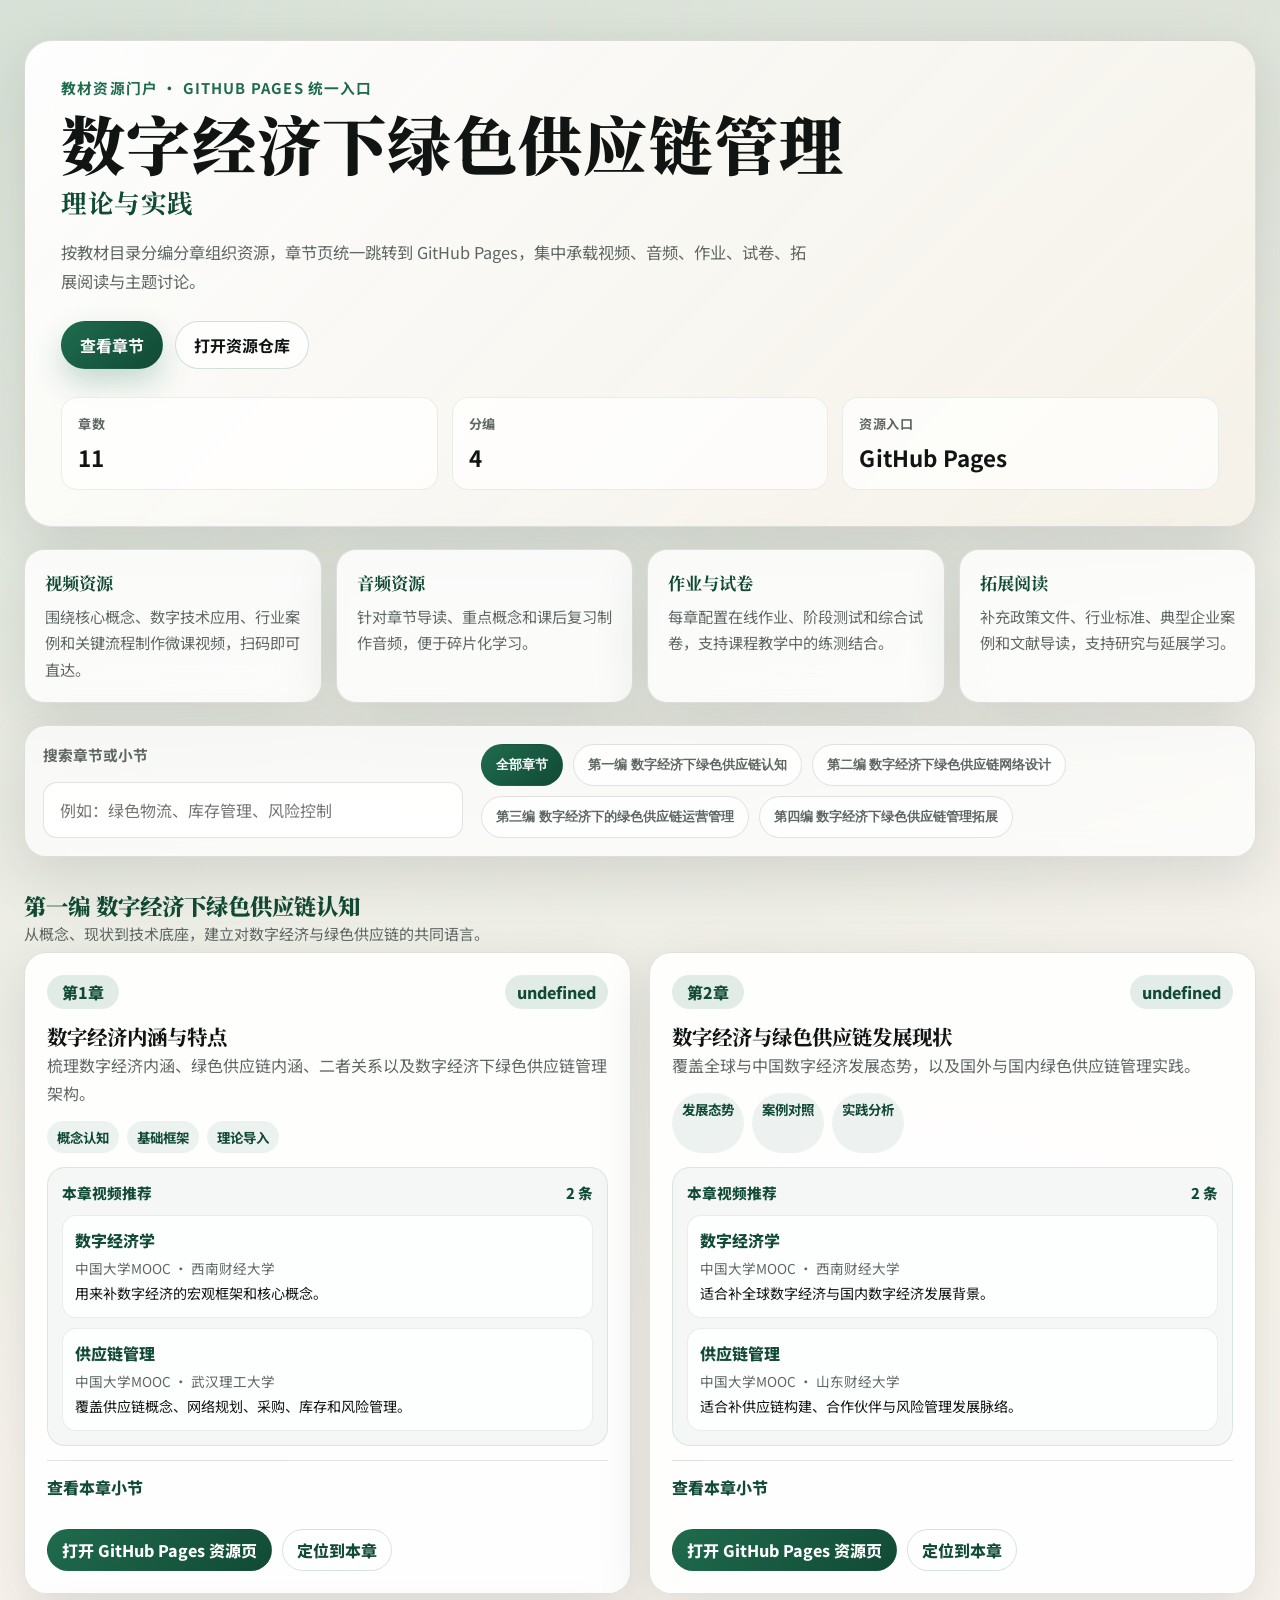
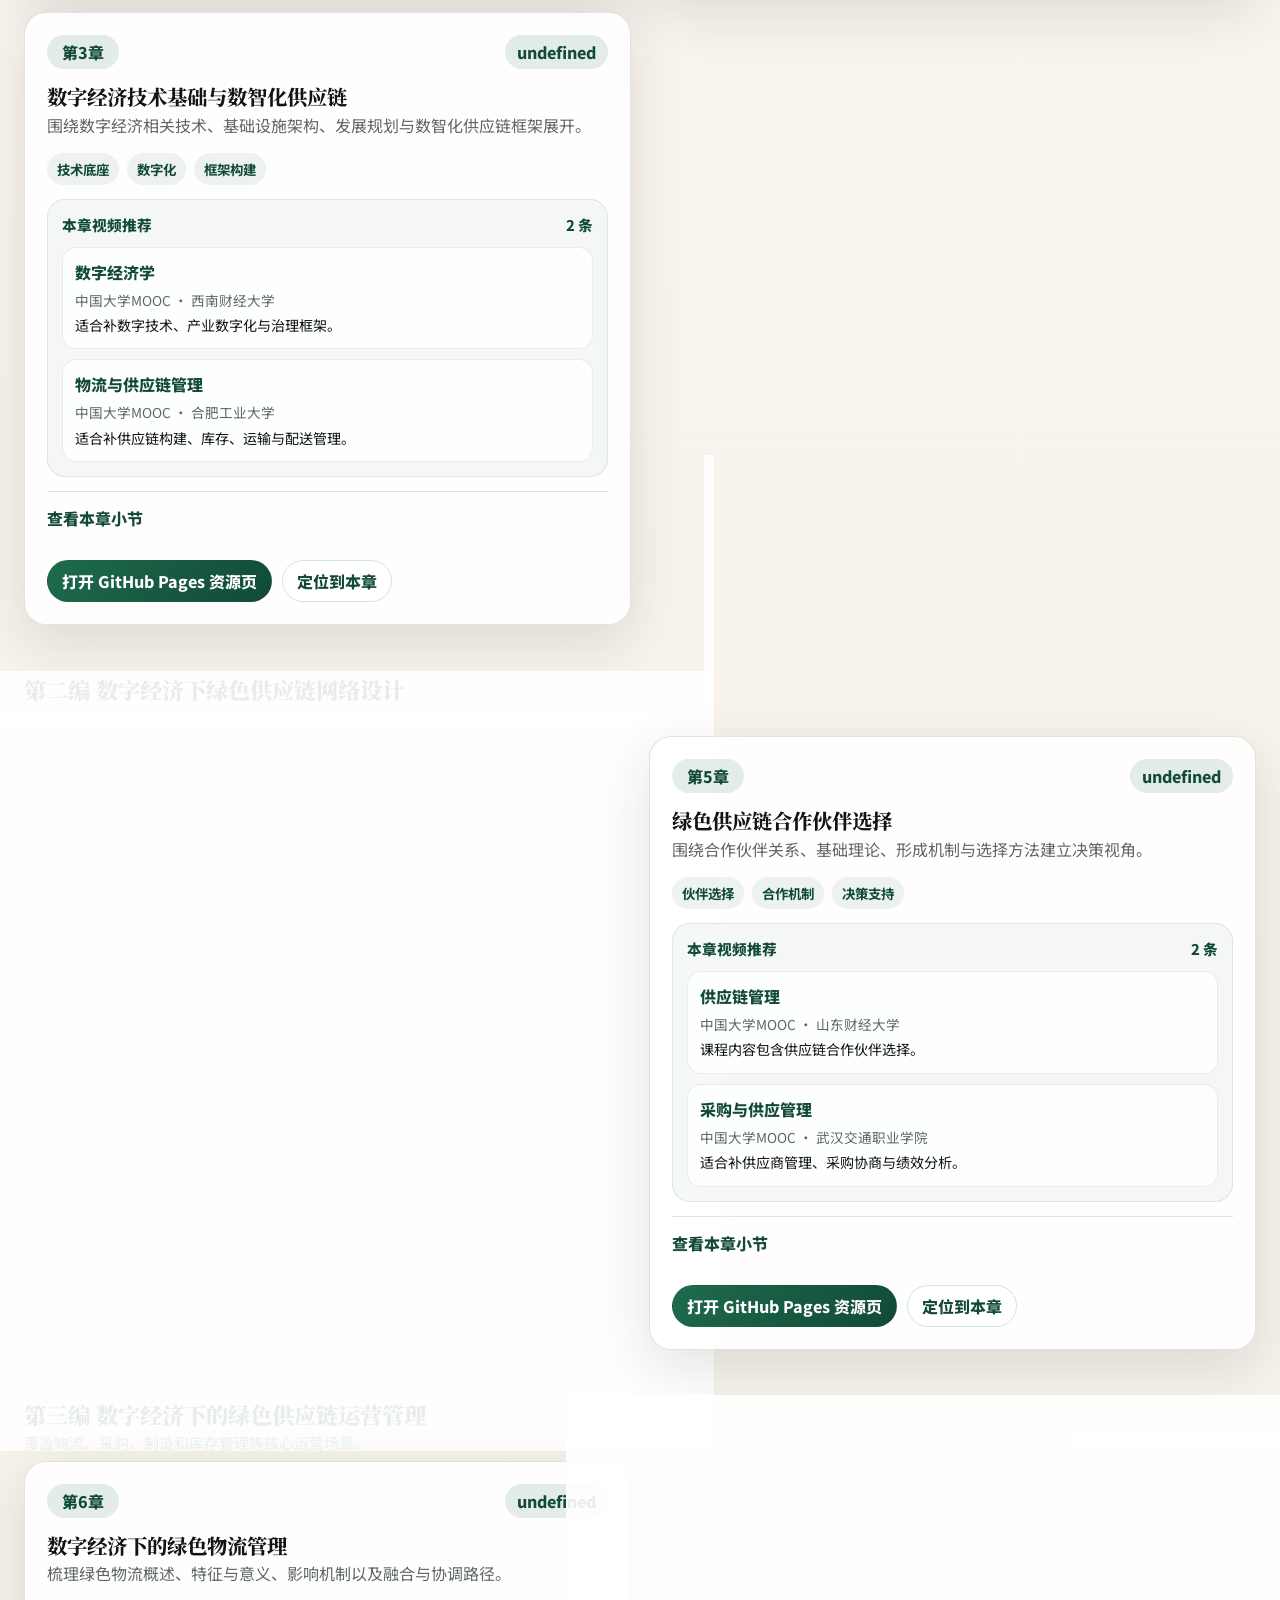
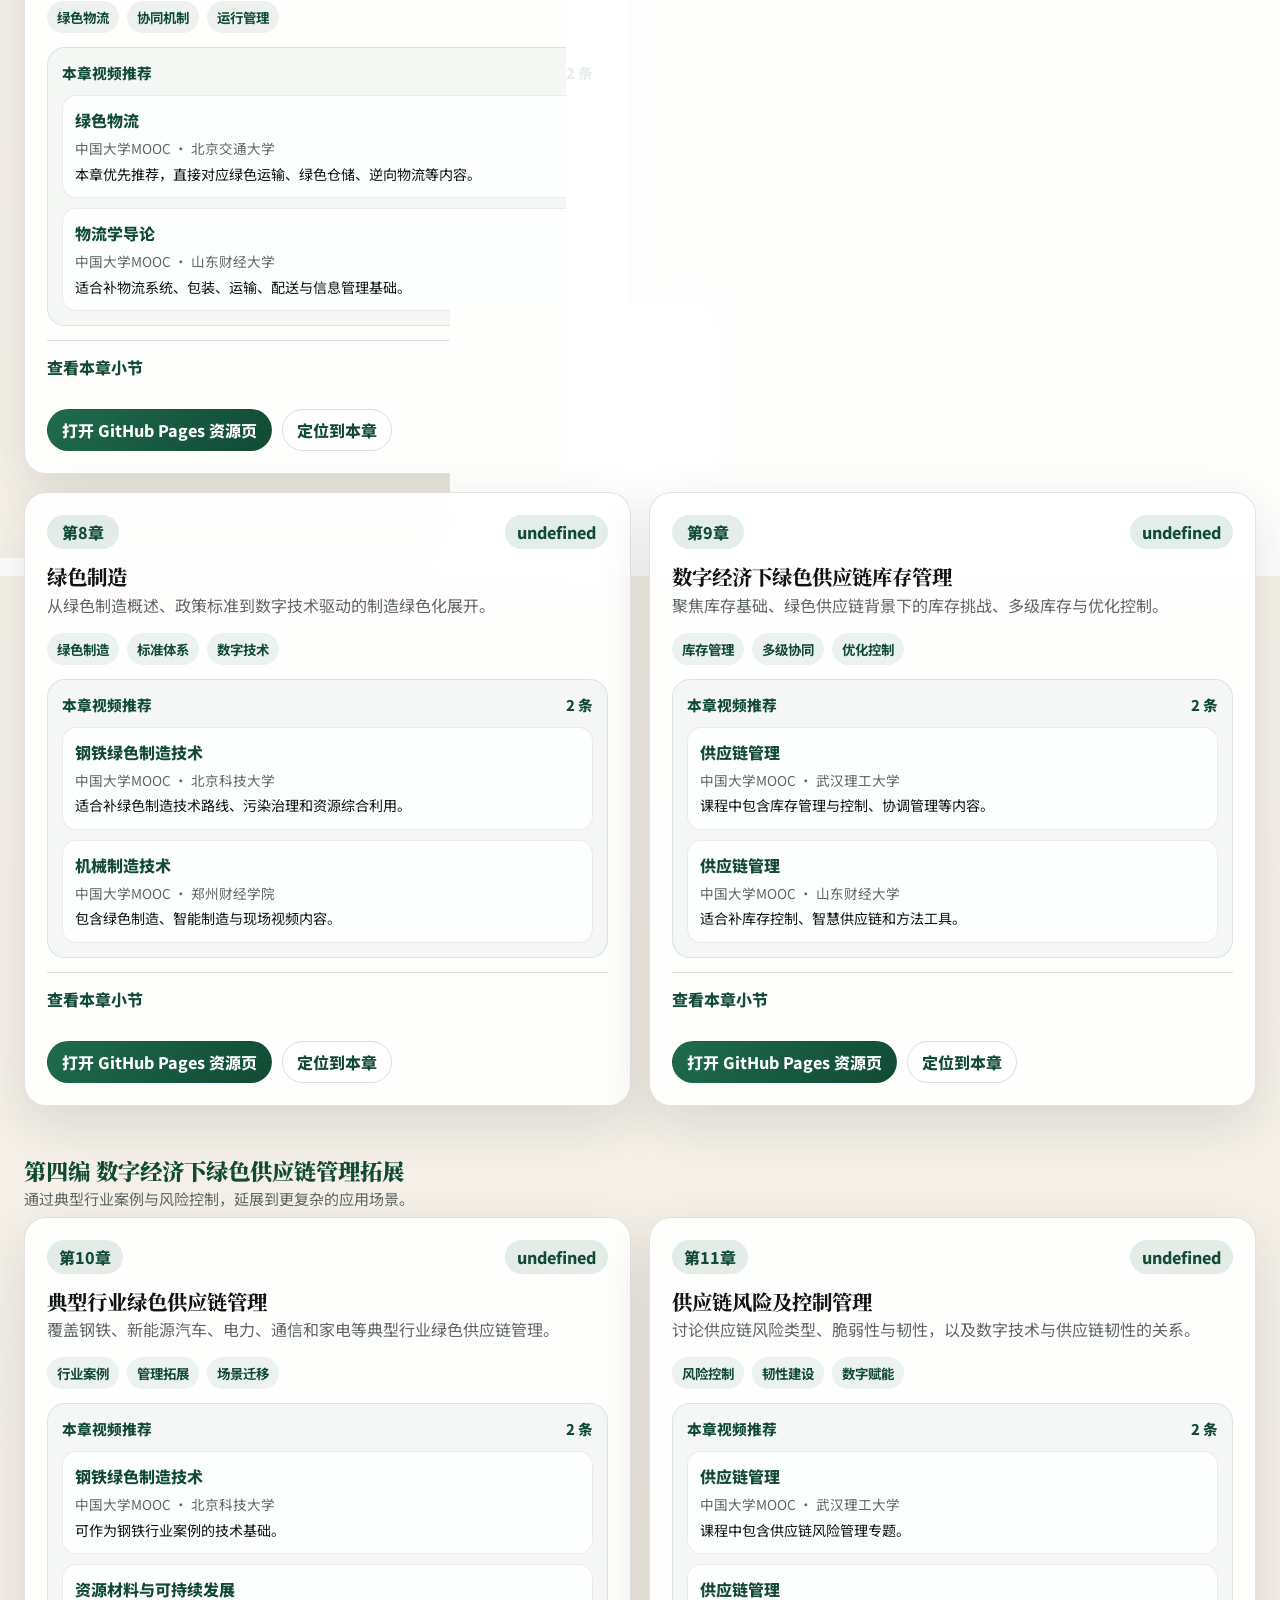
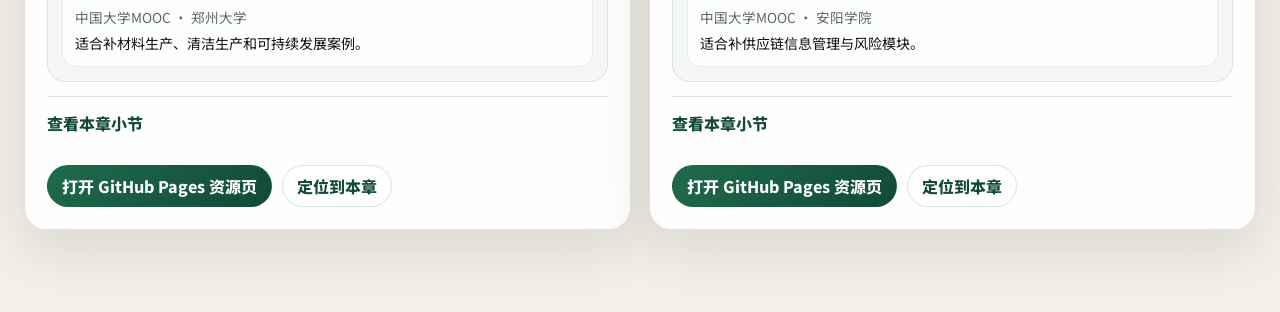
==== index.html @ ce3dc683 "Add resource portal files" ====
<!doctype html>
<html lang="zh-CN">
  <head>
    <meta charset="UTF-8" />
    <meta name="viewport" content="width=device-width, initial-scale=1.0" />
    <title>数字经济下绿色供应链管理 | 教材资源门户</title>
    <meta
      name="description"
      content="按教材目录组织的章节门户站，统一跳转到 GitHub Pages 资源页，集中管理视频、音频、作业、试卷、拓展资源与主题讨论。"
    />
    <link rel="stylesheet" href="./styles.css" />
    <script defer src="./app.js"></script>
  </head>
  <body>
    <div class="page-shell">
      <header class="hero">
        <div class="hero-copy">
          <p class="eyebrow">教材资源门户 · GitHub Pages 统一入口</p>
          <h1>数字经济下绿色供应链管理</h1>
          <h2>理论与实践</h2>
          <p class="lede">
            按教材目录分编分章组织资源，章节页统一跳转到 GitHub Pages，集中承载视频、音频、作业、试卷、拓展阅读与主题讨论。
          </p>

          <div class="hero-actions">
            <a class="button button-primary" href="#chapters">查看章节</a>
            <a class="button button-secondary" id="resource-base-link" href="#" target="_blank" rel="noreferrer">
              打开资源站
            </a>
          </div>

          <div class="hero-meta">
            <div>
              <span class="meta-label">章数</span>
              <strong id="chapter-count">11</strong>
            </div>
            <div>
              <span class="meta-label">分编</span>
              <strong>4</strong>
            </div>
            <div>
              <span class="meta-label">资源入口</span>
              <strong>GitHub Pages</strong>
            </div>
          </div>
        </div>
      </header>

      <section class="resource-block" aria-label="资源类型说明">
        <article>
          <h3>视频资源</h3>
          <p>围绕核心概念、数字技术应用、行业案例和关键流程制作微课视频，扫码即可直达。</p>
        </article>
        <article>
          <h3>音频资源</h3>
          <p>针对章节导读、重点概念和课后复习制作音频，便于碎片化学习。</p>
        </article>
        <article>
          <h3>作业与试卷</h3>
          <p>每章配置在线作业、阶段测试和综合试卷，支持课程教学中的练测结合。</p>
        </article>
        <article>
          <h3>拓展阅读</h3>
          <p>补充政策文件、行业标准、典型企业案例和文献导读，支持研究与延展学习。</p>
        </article>
      </section>

      <main>
        <section class="controls" aria-label="章节筛选">
          <label class="search">
            <span>搜索章节或小节</span>
            <input id="search-input" type="search" placeholder="例如：绿色物流、库存管理、风险控制" />
          </label>

          <div class="part-tabs" id="part-tabs" role="tablist" aria-label="分编切换"></div>
        </section>

        <section id="chapters" class="chapters" aria-live="polite"></section>
      </main>
    </div>
  </body>
</html>
---- styles.css ----
@import url("https://fonts.googleapis.com/css2?family=Noto+Sans+SC:wght@400;500;700;900&family=Noto+Serif+SC:wght@600;700;900&display=swap");

:root {
  color-scheme: light;
  --bg: #f4efe7;
  --bg-elevated: rgba(255, 255, 255, 0.72);
  --surface: rgba(255, 255, 255, 0.9);
  --text: #101413;
  --muted: #5e6764;
  --line: rgba(16, 20, 19, 0.12);
  --accent: #1f6b4e;
  --accent-strong: #114a35;
  --accent-soft: rgba(31, 107, 78, 0.12);
  --shadow: 0 18px 55px rgba(22, 35, 29, 0.12);
  --radius-xl: 28px;
  --radius-lg: 22px;
  --radius-md: 16px;
  --max-width: 1280px;
}

* {
  box-sizing: border-box;
}

html {
  scroll-behavior: smooth;
}

body {
  margin: 0;
  color: var(--text);
  font-family: "Noto Sans SC", "Microsoft YaHei", sans-serif;
  background:
    radial-gradient(circle at top left, rgba(31, 107, 78, 0.16), transparent 28%),
    radial-gradient(circle at top right, rgba(18, 75, 53, 0.1), transparent 24%),
    linear-gradient(180deg, #faf7f0 0%, var(--bg) 100%);
}

a {
  color: inherit;
  text-decoration: none;
}

.page-shell {
  max-width: var(--max-width);
  margin: 0 auto;
  padding: 40px 24px 64px;
}

.hero {
  display: block;
  margin-bottom: 22px;
}

.hero-copy,
.chapter-card,
.controls,
.resource-block article {
  border: 1px solid var(--line);
  box-shadow: var(--shadow);
  backdrop-filter: blur(18px);
}

.hero-copy {
  background: linear-gradient(135deg, rgba(255, 255, 255, 0.94), rgba(246, 242, 233, 0.9));
  border-radius: var(--radius-xl);
  padding: 36px;
}

.eyebrow {
  margin: 0 0 12px;
  color: var(--accent);
  font-size: 0.92rem;
  font-weight: 700;
  letter-spacing: 0.08em;
  text-transform: uppercase;
}

.hero h1,
.hero h2 {
  margin: 0;
  font-family: "Noto Serif SC", "Songti SC", serif;
  letter-spacing: 0.02em;
}

.hero h1 {
  font-size: clamp(2.4rem, 5vw, 4.8rem);
  line-height: 1.03;
  font-weight: 900;
}

.hero h2 {
  margin-top: 8px;
  font-size: clamp(1.2rem, 2vw, 1.8rem);
  color: var(--accent-strong);
  font-weight: 700;
}

.lede {
  max-width: 760px;
  margin: 18px 0 0;
  color: var(--muted);
  font-size: 1.02rem;
  line-height: 1.8;
}

.hero-actions {
  display: flex;
  flex-wrap: wrap;
  gap: 12px;
  margin-top: 24px;
}

.button {
  display: inline-flex;
  align-items: center;
  justify-content: center;
  min-height: 48px;
  padding: 0 18px;
  border-radius: 999px;
  border: 1px solid transparent;
  font-weight: 700;
  transition:
    transform 160ms ease,
    box-shadow 160ms ease,
    background-color 160ms ease,
    border-color 160ms ease;
}

.button:hover {
  transform: translateY(-1px);
}

.button-primary {
  background: linear-gradient(135deg, var(--accent), var(--accent-strong));
  color: #fff;
  box-shadow: 0 14px 30px rgba(31, 107, 78, 0.24);
}

.button-secondary {
  background: rgba(255, 255, 255, 0.7);
  border-color: rgba(31, 107, 78, 0.2);
}

.hero-meta {
  display: grid;
  grid-template-columns: repeat(3, minmax(0, 1fr));
  gap: 14px;
  margin-top: 28px;
}

.hero-meta > div {
  padding: 16px;
  border-radius: var(--radius-md);
  background: rgba(255, 255, 255, 0.7);
  border: 1px solid rgba(31, 107, 78, 0.1);
}

.meta-label {
  display: block;
  margin-bottom: 8px;
  color: var(--muted);
  font-size: 0.82rem;
  font-weight: 700;
  letter-spacing: 0.04em;
  text-transform: uppercase;
}

.hero-meta strong {
  font-size: 1.4rem;
  letter-spacing: 0.01em;
}

.resource-block {
  display: grid;
  grid-template-columns: repeat(4, minmax(0, 1fr));
  gap: 14px;
  margin: 0 0 22px;
}

.resource-block article {
  background: rgba(255, 255, 255, 0.84);
  border-radius: 20px;
  padding: 20px;
}

.resource-block h3 {
  margin: 0 0 8px;
  font-family: "Noto Serif SC", "Songti SC", serif;
  font-size: 1.08rem;
  color: var(--accent-strong);
}

.resource-block p {
  margin: 0;
  color: var(--muted);
  line-height: 1.75;
  font-size: 0.95rem;
}

.controls {
  position: sticky;
  top: 16px;
  z-index: 10;
  display: grid;
  grid-template-columns: minmax(280px, 420px) 1fr;
  gap: 18px;
  padding: 18px;
  margin-bottom: 20px;
  border-radius: var(--radius-lg);
  background: var(--bg-elevated);
}

.search {
  display: grid;
  gap: 8px;
}

.search span {
  color: var(--muted);
  font-size: 0.92rem;
  font-weight: 700;
}

.search input {
  width: 100%;
  min-height: 48px;
  border-radius: 14px;
  border: 1px solid rgba(16, 20, 19, 0.12);
  background: rgba(255, 255, 255, 0.88);
  padding: 0 16px;
  font: inherit;
  color: var(--text);
  outline: none;
}

.search input:focus {
  border-color: rgba(31, 107, 78, 0.5);
  box-shadow: 0 0 0 4px rgba(31, 107, 78, 0.12);
}

.part-tabs {
  display: flex;
  flex-wrap: wrap;
  gap: 10px;
  align-content: start;
}

.part-tab {
  min-height: 42px;
  padding: 0 14px;
  border-radius: 999px;
  border: 1px solid rgba(16, 20, 19, 0.12);
  background: rgba(255, 255, 255, 0.78);
  color: var(--muted);
  font-weight: 700;
  cursor: pointer;
}

.part-tab.is-active {
  color: #fff;
  background: linear-gradient(135deg, var(--accent), var(--accent-strong));
  border-color: transparent;
}

.chapters {
  display: grid;
  gap: 18px;
}

.part-heading {
  margin: 12px 0 2px;
  color: var(--accent-strong);
  font-family: "Noto Serif SC", "Songti SC", serif;
  font-size: 1.4rem;
  font-weight: 900;
}

.part-subtitle {
  margin: 0 0 8px;
  color: var(--muted);
  font-size: 0.94rem;
}

.chapter-grid {
  display: grid;
  grid-template-columns: repeat(2, minmax(0, 1fr));
  gap: 18px;
  margin-bottom: 18px;
}

.chapter-card {
  display: grid;
  grid-template-rows: auto auto 1fr auto;
  gap: 14px;
  padding: 22px;
  border-radius: var(--radius-lg);
  background: var(--surface);
}

.chapter-top {
  display: flex;
  align-items: start;
  justify-content: space-between;
  gap: 12px;
}

.chapter-number {
  display: inline-flex;
  align-items: center;
  justify-content: center;
  min-width: 72px;
  min-height: 34px;
  padding: 0 12px;
  border-radius: 999px;
  background: var(--accent-soft);
  color: var(--accent-strong);
  font-weight: 800;
}

.chapter-card h3 {
  margin: 0;
  font-family: "Noto Serif SC", "Songti SC", serif;
  font-size: 1.28rem;
  font-weight: 800;
  line-height: 1.35;
}

.chapter-desc {
  margin: 0;
  color: var(--muted);
  line-height: 1.75;
}

.chapter-tags {
  display: flex;
  flex-wrap: wrap;
  gap: 8px;
  margin: 0;
  padding: 0;
  list-style: none;
}

.chapter-tags li {
  padding: 6px 10px;
  border-radius: 999px;
  background: rgba(31, 107, 78, 0.08);
  color: var(--accent-strong);
  font-size: 0.84rem;
  font-weight: 700;
}

.video-box {
  padding: 14px;
  border-radius: 18px;
  background: rgba(17, 74, 53, 0.04);
  border: 1px solid rgba(31, 107, 78, 0.12);
}

.video-box-header {
  display: flex;
  justify-content: space-between;
  gap: 12px;
  margin-bottom: 12px;
  color: var(--accent-strong);
  font-size: 0.92rem;
  font-weight: 800;
}

.video-list {
  margin: 0;
  padding: 0;
  list-style: none;
  display: grid;
  gap: 10px;
}

.video-item {
  padding: 12px;
  border-radius: 14px;
  background: rgba(255, 255, 255, 0.86);
  border: 1px solid rgba(16, 20, 19, 0.08);
}

.video-link {
  display: inline-block;
  font-weight: 800;
  color: var(--accent-strong);
  margin-bottom: 6px;
}

.video-meta {
  color: var(--muted);
  font-size: 0.85rem;
  line-height: 1.5;
}

.video-note {
  margin-top: 4px;
  color: var(--text);
  font-size: 0.88rem;
  line-height: 1.6;
}

.chapter-details {
  border-top: 1px solid var(--line);
  padding-top: 14px;
}

.chapter-details summary {
  cursor: pointer;
  color: var(--accent-strong);
  font-weight: 800;
  list-style: none;
}

.chapter-details summary::-webkit-details-marker {
  display: none;
}

.section-list {
  margin: 14px 0 0;
  padding: 0;
  list-style: none;
  display: grid;
  gap: 10px;
}

.section-item {
  display: flex;
  justify-content: space-between;
  gap: 12px;
  padding: 10px 12px;
  border-radius: 12px;
  background: rgba(245, 248, 246, 0.92);
  border: 1px solid rgba(16, 20, 19, 0.08);
}

.section-item span:last-child {
  color: var(--muted);
  text-align: right;
}

.chapter-actions {
  display: flex;
  flex-wrap: wrap;
  gap: 10px;
  margin-top: 16px;
}

.chapter-link {
  min-height: 42px;
  display: inline-flex;
  align-items: center;
  justify-content: center;
  padding: 0 14px;
  border-radius: 999px;
  border: 1px solid rgba(31, 107, 78, 0.18);
  background: rgba(255, 255, 255, 0.82);
  color: var(--accent-strong);
  font-weight: 800;
}

.chapter-link.is-primary {
  background: linear-gradient(135deg, var(--accent), var(--accent-strong));
  color: #fff;
  border-color: transparent;
}

.empty-state {
  padding: 28px;
  border-radius: var(--radius-lg);
  background: rgba(255, 255, 255, 0.85);
  border: 1px dashed rgba(31, 107, 78, 0.22);
  color: var(--muted);
}

@media (max-width: 1100px) {
  .resource-block {
    grid-template-columns: repeat(2, minmax(0, 1fr));
  }
}

@media (max-width: 980px) {
  .controls,
  .chapter-grid {
    grid-template-columns: 1fr;
  }
}

@media (max-width: 640px) {
  .page-shell {
    padding-inline: 16px;
  }

  .hero-copy,
  .controls,
  .chapter-card,
  .resource-block article {
    padding: 20px;
  }

  .hero-meta,
  .resource-block {
    grid-template-columns: 1fr;
  }

  .chapter-top {
    flex-direction: column;
  }
}
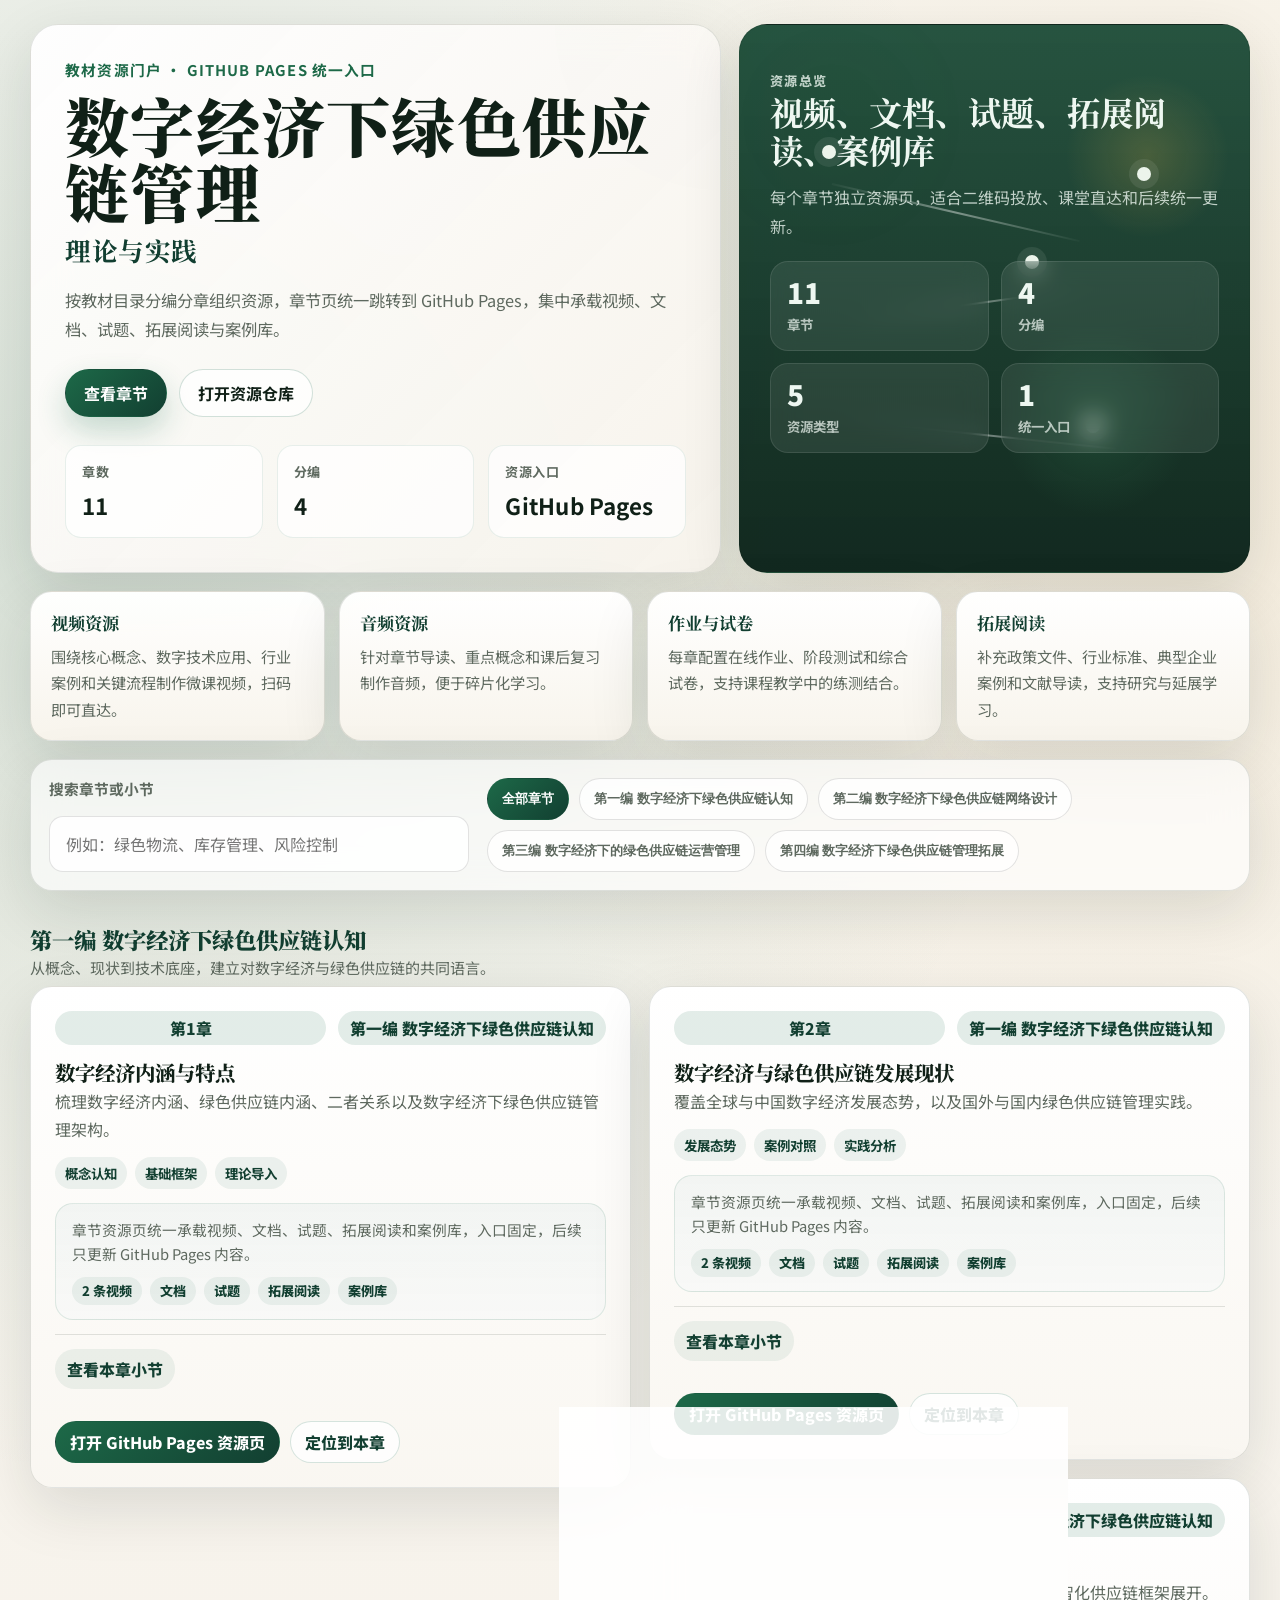
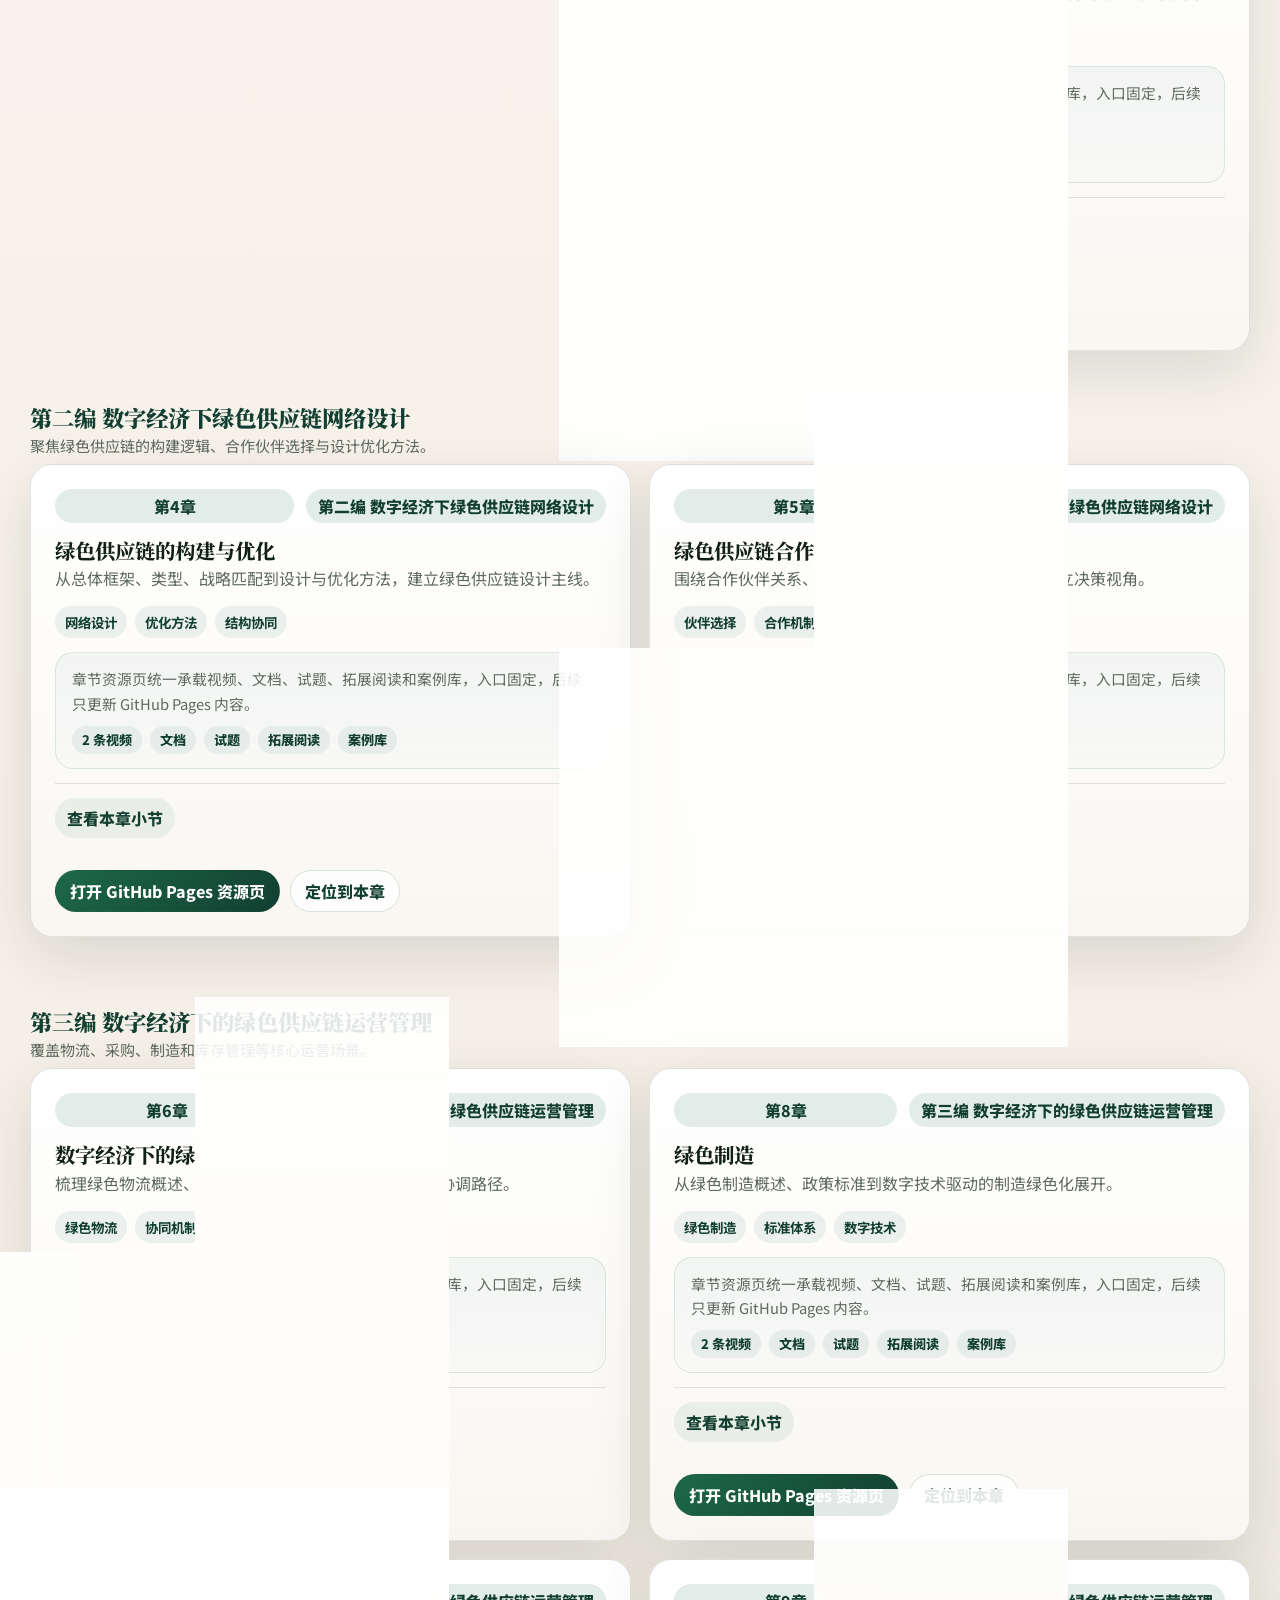
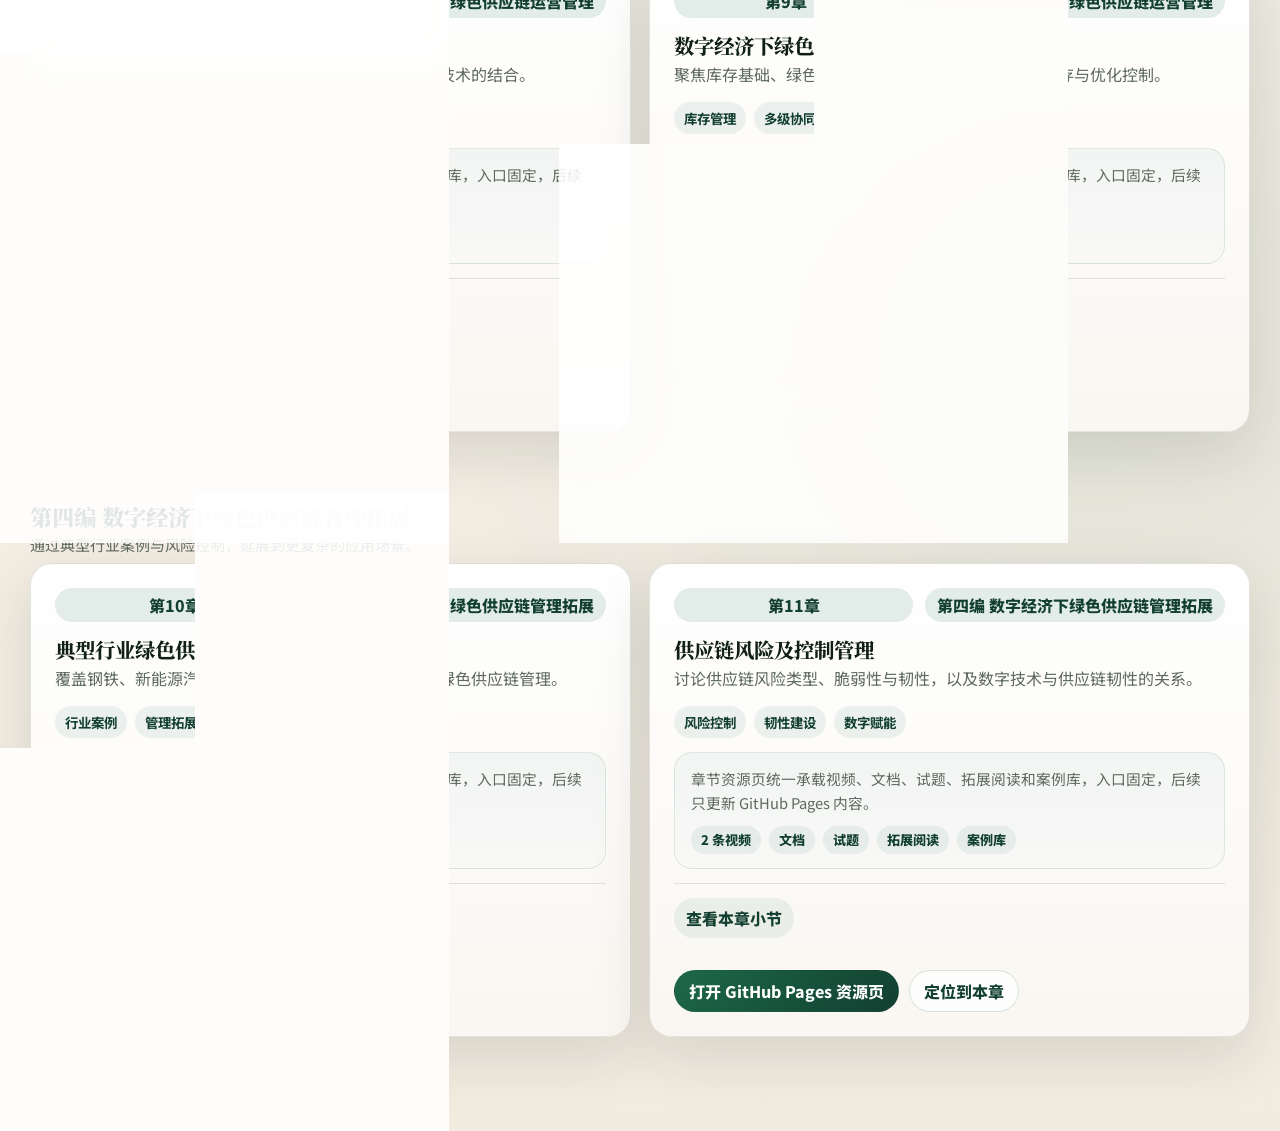
==== commit 91a6f9ef: "Improve chapter resources and layout" ====
--- a/index.html
+++ b/index.html
@@ -6,7 +6,7 @@
     <title>数字经济下绿色供应链管理 | 教材资源门户</title>
     <meta
       name="description"
-      content="按教材目录组织的章节门户站，统一跳转到 GitHub Pages 资源页，集中管理视频、音频、作业、试卷、拓展资源与主题讨论。"
+      content="按教材目录分章组织资源，统一跳转到 GitHub Pages 章节页，集中管理视频、文档、试题、拓展阅读与案例库。"
     />
     <link rel="stylesheet" href="./styles.css" />
     <script defer src="./app.js"></script>
@@ -19,13 +19,13 @@
           <h1>数字经济下绿色供应链管理</h1>
           <h2>理论与实践</h2>
           <p class="lede">
-            按教材目录分编分章组织资源，章节页统一跳转到 GitHub Pages，集中承载视频、音频、作业、试卷、拓展阅读与主题讨论。
+            按教材目录分编分章组织资源，章节页统一跳转到 GitHub Pages，集中承载视频、文档、试题、拓展阅读与案例库。
           </p>
 
           <div class="hero-actions">
             <a class="button button-primary" href="#chapters">查看章节</a>
             <a class="button button-secondary" id="resource-base-link" href="#" target="_blank" rel="noreferrer">
-              打开资源站
+              打开资源仓库
             </a>
           </div>
 
@@ -44,6 +44,29 @@
             </div>
           </div>
         </div>
+
+        <aside class="hero-visual" aria-label="章节资源总览">
+          <div class="hero-visual-card">
+            <p class="hero-visual-label">资源总览</p>
+            <h3>视频、文档、试题、拓展阅读、案例库</h3>
+            <p>每个章节独立资源页，适合二维码投放、课堂直达和后续统一更新。</p>
+            <div class="hero-visual-grid">
+              <div><span>11</span><small>章节</small></div>
+              <div><span>4</span><small>分编</small></div>
+              <div><span>5</span><small>资源类型</small></div>
+              <div><span>1</span><small>统一入口</small></div>
+            </div>
+          </div>
+          <div class="hero-visual-network" aria-hidden="true">
+            <span class="network-dot dot-a"></span>
+            <span class="network-dot dot-b"></span>
+            <span class="network-dot dot-c"></span>
+            <span class="network-dot dot-d"></span>
+            <span class="network-line line-a"></span>
+            <span class="network-line line-b"></span>
+            <span class="network-line line-c"></span>
+          </div>
+        </aside>
       </header>
 
       <section class="resource-block" aria-label="资源类型说明">
--- a/styles.css
+++ b/styles.css
@@ -2,16 +2,16 @@
 
 :root {
   color-scheme: light;
-  --bg: #f4efe7;
-  --bg-elevated: rgba(255, 255, 255, 0.72);
-  --surface: rgba(255, 255, 255, 0.9);
-  --text: #101413;
-  --muted: #5e6764;
-  --line: rgba(16, 20, 19, 0.12);
-  --accent: #1f6b4e;
-  --accent-strong: #114a35;
-  --accent-soft: rgba(31, 107, 78, 0.12);
-  --shadow: 0 18px 55px rgba(22, 35, 29, 0.12);
+  --bg: #f2ebe0;
+  --bg-elevated: rgba(255, 255, 255, 0.66);
+  --surface: rgba(255, 255, 255, 0.88);
+  --text: #102017;
+  --muted: #5e695f;
+  --line: rgba(16, 32, 23, 0.12);
+  --accent: #1d6948;
+  --accent-strong: #123f31;
+  --accent-soft: rgba(29, 105, 72, 0.12);
+  --shadow: 0 20px 60px rgba(20, 32, 25, 0.12);
   --radius-xl: 28px;
   --radius-lg: 22px;
   --radius-md: 16px;
@@ -31,9 +31,10 @@
   color: var(--text);
   font-family: "Noto Sans SC", "Microsoft YaHei", sans-serif;
   background:
-    radial-gradient(circle at top left, rgba(31, 107, 78, 0.16), transparent 28%),
-    radial-gradient(circle at top right, rgba(18, 75, 53, 0.1), transparent 24%),
-    linear-gradient(180deg, #faf7f0 0%, var(--bg) 100%);
+    radial-gradient(circle at 8% 12%, rgba(29, 105, 72, 0.16), transparent 24%),
+    radial-gradient(circle at 92% 10%, rgba(205, 160, 77, 0.14), transparent 20%),
+    radial-gradient(circle at 84% 82%, rgba(29, 105, 72, 0.08), transparent 18%),
+    linear-gradient(180deg, #faf8f3 0%, var(--bg) 100%);
 }
 
 a {
@@ -42,14 +43,17 @@
 }
 
 .page-shell {
-  max-width: var(--max-width);
+  max-width: min(1440px, calc(100vw - 24px));
   margin: 0 auto;
-  padding: 40px 24px 64px;
+  padding: 24px 18px 56px;
 }
 
 .hero {
-  display: block;
-  margin-bottom: 22px;
+  display: grid;
+  grid-template-columns: minmax(0, 1.15fr) minmax(320px, 0.85fr);
+  gap: 18px;
+  align-items: stretch;
+  margin-bottom: 18px;
 }
 
 .hero-copy,
@@ -62,9 +66,11 @@
 }
 
 .hero-copy {
-  background: linear-gradient(135deg, rgba(255, 255, 255, 0.94), rgba(246, 242, 233, 0.9));
+  background:
+    linear-gradient(135deg, rgba(255, 255, 255, 0.95), rgba(247, 243, 236, 0.92)),
+    radial-gradient(circle at top right, rgba(29, 105, 72, 0.08), transparent 30%);
   border-radius: var(--radius-xl);
-  padding: 36px;
+  padding: 34px;
 }
 
 .eyebrow {
@@ -84,7 +90,7 @@
 }
 
 .hero h1 {
-  font-size: clamp(2.4rem, 5vw, 4.8rem);
+  font-size: clamp(2.6rem, 5vw, 4.8rem);
   line-height: 1.03;
   font-weight: 900;
 }
@@ -156,6 +162,115 @@
   border: 1px solid rgba(31, 107, 78, 0.1);
 }
 
+.hero-visual {
+  position: relative;
+  overflow: hidden;
+  border-radius: var(--radius-xl);
+  border: 1px solid var(--line);
+  box-shadow: var(--shadow);
+  background:
+    linear-gradient(180deg, rgba(20, 70, 49, 0.92), rgba(13, 36, 27, 0.98)),
+    radial-gradient(circle at 18% 18%, rgba(69, 168, 113, 0.22), transparent 24%);
+  color: #eef7f1;
+  min-height: 100%;
+}
+
+.hero-visual-card {
+  position: relative;
+  z-index: 1;
+  padding: 30px;
+}
+
+.hero-visual-label {
+  margin: 0 0 14px;
+  color: rgba(238, 247, 241, 0.72);
+  font-size: 0.82rem;
+  font-weight: 800;
+  letter-spacing: 0.1em;
+  text-transform: uppercase;
+}
+
+.hero-visual h3 {
+  margin: 0;
+  font-family: "Noto Serif SC", "Songti SC", serif;
+  font-size: clamp(1.6rem, 2.6vw, 2.4rem);
+  line-height: 1.15;
+}
+
+.hero-visual-card p {
+  margin: 14px 0 0;
+  color: rgba(238, 247, 241, 0.78);
+  line-height: 1.8;
+}
+
+.hero-visual-grid {
+  display: grid;
+  grid-template-columns: repeat(2, minmax(0, 1fr));
+  gap: 12px;
+  margin-top: 20px;
+}
+
+.hero-visual-grid div {
+  padding: 16px;
+  border-radius: 18px;
+  background: rgba(255, 255, 255, 0.08);
+  border: 1px solid rgba(255, 255, 255, 0.1);
+  backdrop-filter: blur(12px);
+}
+
+.hero-visual-grid span {
+  display: block;
+  font-size: 1.75rem;
+  font-weight: 900;
+  line-height: 1;
+}
+
+.hero-visual-grid small {
+  display: block;
+  margin-top: 8px;
+  color: rgba(238, 247, 241, 0.72);
+  font-size: 0.84rem;
+  font-weight: 700;
+}
+
+.hero-visual-network {
+  position: absolute;
+  inset: 0;
+  pointer-events: none;
+  background:
+    radial-gradient(circle at 80% 24%, rgba(248, 189, 77, 0.18), transparent 14%),
+    radial-gradient(circle at 70% 72%, rgba(69, 168, 113, 0.18), transparent 18%);
+}
+
+.network-dot,
+.network-line {
+  position: absolute;
+  display: block;
+}
+
+.network-dot {
+  width: 14px;
+  height: 14px;
+  border-radius: 999px;
+  background: #ecf4eb;
+  box-shadow: 0 0 0 8px rgba(255, 255, 255, 0.08);
+}
+
+.network-dot.dot-a { top: 22%; left: 16%; }
+.network-dot.dot-b { top: 42%; left: 56%; }
+.network-dot.dot-c { top: 26%; left: 78%; }
+.network-dot.dot-d { top: 72%; left: 68%; }
+
+.network-line {
+  height: 2px;
+  background: linear-gradient(90deg, rgba(255, 255, 255, 0.03), rgba(255, 255, 255, 0.42), rgba(255, 255, 255, 0.02));
+  transform-origin: left center;
+}
+
+.network-line.line-a { top: 29%; left: 18%; width: 50%; transform: rotate(13deg); }
+.network-line.line-b { top: 54%; left: 22%; width: 46%; transform: rotate(-8deg); }
+.network-line.line-c { top: 72%; left: 20%; width: 54%; transform: rotate(6deg); }
+
 .meta-label {
   display: block;
   margin-bottom: 8px;
@@ -175,13 +290,15 @@
   display: grid;
   grid-template-columns: repeat(4, minmax(0, 1fr));
   gap: 14px;
-  margin: 0 0 22px;
+  margin: 0 0 18px;
 }
 
 .resource-block article {
-  background: rgba(255, 255, 255, 0.84);
-  border-radius: 20px;
-  padding: 20px;
+  background:
+    linear-gradient(180deg, rgba(255, 255, 255, 0.9), rgba(247, 243, 234, 0.9)),
+    rgba(255, 255, 255, 0.82);
+  border-radius: 22px;
+  padding: 18px 20px;
 }
 
 .resource-block h3 {
@@ -200,7 +317,7 @@
 
 .controls {
   position: sticky;
-  top: 16px;
+  top: 14px;
   z-index: 10;
   display: grid;
   grid-template-columns: minmax(280px, 420px) 1fr;
@@ -283,26 +400,43 @@
 }
 
 .chapter-grid {
-  display: grid;
-  grid-template-columns: repeat(2, minmax(0, 1fr));
-  gap: 18px;
-  margin-bottom: 18px;
+  column-count: 2;
+  column-gap: 18px;
+  margin-bottom: 20px;
 }
 
 .chapter-card {
-  display: grid;
-  grid-template-rows: auto auto 1fr auto;
+  display: flex;
+  flex-direction: column;
   gap: 14px;
-  padding: 22px;
+  padding: 24px;
   border-radius: var(--radius-lg);
-  background: var(--surface);
+  background:
+    linear-gradient(180deg, rgba(255, 255, 255, 0.92), rgba(249, 246, 240, 0.92)),
+    var(--surface);
+  align-self: start;
+  break-inside: avoid;
+  margin: 0 0 18px;
+  min-width: 0;
+  overflow: hidden;
+  transition:
+    transform 180ms ease,
+    box-shadow 180ms ease,
+    border-color 180ms ease;
+}
+
+.chapter-card:hover {
+  transform: translateY(-2px);
+  border-color: rgba(31, 107, 78, 0.22);
+  box-shadow: 0 22px 60px rgba(22, 35, 29, 0.16);
 }
 
 .chapter-top {
-  display: flex;
+  display: grid;
+  grid-template-columns: minmax(0, 1fr) auto;
+  gap: 12px;
   align-items: start;
-  justify-content: space-between;
-  gap: 12px;
+  min-width: 0;
 }
 
 .chapter-number {
@@ -318,6 +452,14 @@
   font-weight: 800;
 }
 
+.chapter-part {
+  max-width: 100%;
+  white-space: normal;
+  text-align: right;
+  line-height: 1.25;
+  justify-self: end;
+}
+
 .chapter-card h3 {
   margin: 0;
   font-family: "Noto Serif SC", "Songti SC", serif;
@@ -350,68 +492,68 @@
   font-weight: 700;
 }
 
-.video-box {
-  padding: 14px;
+.chapter-resource-teaser {
+  display: grid;
+  gap: 10px;
+  padding: 14px 16px;
   border-radius: 18px;
-  background: rgba(17, 74, 53, 0.04);
+  background:
+    linear-gradient(180deg, rgba(17, 74, 53, 0.05), rgba(17, 74, 53, 0.025)),
+    rgba(255, 255, 255, 0.6);
   border: 1px solid rgba(31, 107, 78, 0.12);
 }
 
-.video-box-header {
+.chapter-resource-teaser span {
+  color: var(--muted);
+  font-size: 0.92rem;
+  line-height: 1.65;
+}
+
+.chapter-resource-tags {
   display: flex;
-  justify-content: space-between;
-  gap: 12px;
-  margin-bottom: 12px;
-  color: var(--accent-strong);
-  font-size: 0.92rem;
+  flex-wrap: wrap;
+  gap: 8px;
+}
+
+.chapter-resource-tags span {
+  display: inline-flex;
+  align-items: center;
+  justify-content: center;
+  min-height: 28px;
+  padding: 0 10px;
+  border-radius: 999px;
+  background: rgba(31, 107, 78, 0.08);
+  color: var(--accent-strong);
+  font-size: 0.82rem;
   font-weight: 800;
-}
-
-.video-list {
-  margin: 0;
-  padding: 0;
-  list-style: none;
-  display: grid;
-  gap: 10px;
-}
-
-.video-item {
-  padding: 12px;
-  border-radius: 14px;
-  background: rgba(255, 255, 255, 0.86);
-  border: 1px solid rgba(16, 20, 19, 0.08);
-}
-
-.video-link {
-  display: inline-block;
-  font-weight: 800;
-  color: var(--accent-strong);
-  margin-bottom: 6px;
-}
-
-.video-meta {
-  color: var(--muted);
-  font-size: 0.85rem;
-  line-height: 1.5;
-}
-
-.video-note {
-  margin-top: 4px;
-  color: var(--text);
-  font-size: 0.88rem;
-  line-height: 1.6;
 }
 
 .chapter-details {
   border-top: 1px solid var(--line);
   padding-top: 14px;
+  align-self: start;
+  width: 100%;
+  min-width: 0;
 }
 
 .chapter-details summary {
   cursor: pointer;
+  display: inline-flex;
+  align-items: center;
+  gap: 8px;
+  width: fit-content;
+  padding: 8px 12px;
+  border-radius: 999px;
+  background: rgba(31, 107, 78, 0.08);
   color: var(--accent-strong);
   font-weight: 800;
   list-style: none;
+  transition: background-color 160ms ease;
+  max-width: 100%;
+}
+
+.chapter-details summary:hover {
+  background: rgba(31, 107, 78, 0.14);
 }
 
 .chapter-details summary::-webkit-details-marker {
@@ -427,18 +569,24 @@
 }
 
 .section-item {
-  display: flex;
-  justify-content: space-between;
+  display: grid;
+  grid-template-columns: minmax(44px, auto) minmax(0, 1fr);
   gap: 12px;
+  align-items: start;
   padding: 10px 12px;
   border-radius: 12px;
   background: rgba(245, 248, 246, 0.92);
   border: 1px solid rgba(16, 20, 19, 0.08);
 }
 
+.section-item span:first-child {
+  font-weight: 800;
+}
+
 .section-item span:last-child {
   color: var(--muted);
-  text-align: right;
+  text-align: left;
+  min-width: 0;
 }
 
 .chapter-actions {
@@ -446,6 +594,7 @@
   flex-wrap: wrap;
   gap: 10px;
   margin-top: 16px;
+  padding-top: 2px;
 }
 
 .chapter-link {
@@ -467,6 +616,267 @@
   border-color: transparent;
 }
 
+.chapter-tags,
+.section-list,
+.detail-media-list {
+  min-width: 0;
+}
+
+.chapter-desc,
+.detail-media-item p,
+.detail-section-title,
+.chapter-overview-card p {
+  overflow-wrap: anywhere;
+}
+
+.chapter-view .controls,
+.chapter-view .resource-block {
+  display: none;
+}
+
+.chapter-view .hero-copy {
+  background:
+    linear-gradient(135deg, rgba(255, 255, 255, 0.96), rgba(245, 248, 244, 0.92)),
+    radial-gradient(circle at top right, rgba(31, 107, 78, 0.08), transparent 32%);
+}
+
+.chapter-view .chapter-detail-shell {
+  display: grid;
+  gap: 18px;
+}
+
+.chapter-view .chapter-detail-grid {
+  display: grid;
+  grid-template-columns: minmax(0, 1.15fr) minmax(320px, 0.85fr);
+  gap: 18px;
+  align-items: start;
+}
+
+.chapter-view .chapter-resource-grid {
+  display: grid;
+  grid-template-columns: repeat(2, minmax(0, 1fr));
+  gap: 18px;
+}
+
+.chapter-view .detail-card {
+  padding: 20px;
+  border-radius: var(--radius-lg);
+  border: 1px solid var(--line);
+  background: linear-gradient(180deg, rgba(255, 255, 255, 0.92), rgba(248, 244, 236, 0.9));
+  box-shadow: var(--shadow);
+  min-width: 0;
+  overflow: hidden;
+}
+
+.chapter-view .detail-card-head {
+  display: flex;
+  justify-content: space-between;
+  gap: 12px;
+  align-items: center;
+  margin-bottom: 14px;
+}
+
+.chapter-view .detail-card-head h3 {
+  margin: 0;
+  color: var(--accent-strong);
+  font-family: "Noto Serif SC", "Songti SC", serif;
+  font-size: 1.18rem;
+  font-weight: 900;
+}
+
+.chapter-view .detail-card-head span {
+  color: var(--muted);
+  font-size: 0.88rem;
+  font-weight: 700;
+}
+
+.chapter-view .detail-media-list {
+  display: grid;
+  gap: 12px;
+}
+
+.chapter-view .detail-media-item {
+  padding: 14px;
+  border-radius: 16px;
+  border: 1px solid rgba(16, 20, 19, 0.08);
+  background: linear-gradient(180deg, rgba(255, 255, 255, 0.95), rgba(246, 249, 246, 0.88));
+  overflow: hidden;
+}
+
+.chapter-view .detail-media-item a {
+  display: inline-block;
+  color: var(--accent-strong);
+  font-weight: 900;
+  margin-bottom: 6px;
+}
+
+.chapter-view .detail-media-provider {
+  color: var(--muted);
+  font-size: 0.88rem;
+  margin-bottom: 6px;
+}
+
+.chapter-view .detail-media-item p {
+  margin: 0;
+  line-height: 1.7;
+}
+
+.chapter-view .resource-panel {
+  padding: 20px;
+  border-radius: var(--radius-lg);
+  border: 1px solid var(--line);
+  background: linear-gradient(180deg, rgba(255, 255, 255, 0.92), rgba(248, 244, 236, 0.9));
+  box-shadow: var(--shadow);
+  min-width: 0;
+  overflow: hidden;
+}
+
+.chapter-view .resource-list {
+  display: grid;
+  gap: 12px;
+}
+
+.chapter-view .resource-item {
+  display: grid;
+  grid-template-columns: auto 1fr;
+  gap: 12px;
+  align-items: start;
+  padding: 14px;
+  border-radius: 16px;
+  background: linear-gradient(180deg, rgba(255, 255, 255, 0.96), rgba(246, 249, 246, 0.92));
+  border: 1px solid rgba(16, 20, 19, 0.08);
+}
+
+.chapter-view .resource-kind {
+  display: inline-flex;
+  align-items: center;
+  justify-content: center;
+  min-width: 64px;
+  min-height: 28px;
+  padding: 0 10px;
+  border-radius: 999px;
+  color: #fff;
+  font-size: 0.78rem;
+  font-weight: 800;
+}
+
+.chapter-view .resource-kind.is-doc {
+  background: linear-gradient(135deg, #5d7d6f, #355445);
+}
+
+.chapter-view .resource-kind.is-quiz {
+  background: linear-gradient(135deg, #3f6d74, #214c50);
+}
+
+.chapter-view .resource-kind.is-reading {
+  background: linear-gradient(135deg, #6c6a3d, #44411f);
+}
+
+.chapter-view .resource-kind.is-case {
+  background: linear-gradient(135deg, #7b5744, #58392a);
+}
+
+.chapter-view .resource-kind.is-video {
+  background: linear-gradient(135deg, #4c6574, #243e52);
+}
+
+.chapter-view .resource-copy {
+  display: grid;
+  gap: 6px;
+  min-width: 0;
+}
+
+.chapter-view .resource-copy strong {
+  color: var(--accent-strong);
+  font-size: 0.98rem;
+}
+
+.chapter-view .resource-copy p {
+  margin: 0;
+  color: var(--muted);
+  line-height: 1.65;
+}
+
+.resource-link {
+  color: var(--accent-strong);
+  font-size: 0.88rem;
+  font-weight: 800;
+}
+.chapter-view .detail-section-list {
+  margin: 0;
+  padding: 0;
+  list-style: none;
+  display: grid;
+  gap: 10px;
+}
+
+.chapter-view .detail-section-list li {
+  display: grid;
+  grid-template-columns: auto 1fr;
+  gap: 12px;
+  align-items: center;
+  padding: 12px 14px;
+  border-radius: 14px;
+  background: rgba(245, 248, 246, 0.96);
+  border: 1px solid rgba(16, 20, 19, 0.08);
+  min-width: 0;
+}
+
+.chapter-view .chapter-quick-stats {
+  display: grid;
+  grid-template-columns: repeat(4, minmax(0, 1fr));
+  gap: 12px;
+}
+
+.chapter-view .quick-stat {
+  padding: 16px;
+  border-radius: 18px;
+  background: linear-gradient(180deg, rgba(255, 255, 255, 0.94), rgba(247, 250, 247, 0.9));
+  border: 1px solid rgba(31, 107, 78, 0.1);
+}
+
+.chapter-view .quick-stat span {
+  display: block;
+  color: var(--muted);
+  font-size: 0.84rem;
+  font-weight: 700;
+  margin-bottom: 8px;
+}
+
+.chapter-view .quick-stat strong {
+  color: var(--accent-strong);
+  font-size: 1.05rem;
+}
+
+.chapter-view .detail-section-code {
+  min-width: 56px;
+  color: var(--accent-strong);
+  font-weight: 900;
+}
+
+.chapter-view .detail-section-title {
+  color: var(--text);
+  line-height: 1.6;
+}
+
+.chapter-view .chapter-overview-card p {
+  margin: 0;
+  color: var(--muted);
+  line-height: 1.8;
+}
+
+.chapter-view .chapter-tags li,
+.chapter-view .resource-copy p,
+.chapter-view .resource-copy strong,
+.chapter-view .detail-media-item a {
+  min-width: 0;
+}
+
+.chapter-view .detail-card,
+.chapter-card {
+  isolation: isolate;
+}
+
 .empty-state {
   padding: 28px;
   border-radius: var(--radius-lg);
@@ -475,16 +885,32 @@
   color: var(--muted);
 }
 
+@media (max-width: 1180px) {
+  .hero {
+    grid-template-columns: 1fr;
+  }
+}
+
 @media (max-width: 1100px) {
   .resource-block {
     grid-template-columns: repeat(2, minmax(0, 1fr));
   }
+
+  .chapter-grid {
+    column-count: 1;
+  }
 }
 
 @media (max-width: 980px) {
   .controls,
+  .chapter-view .chapter-detail-grid,
+  .chapter-view .chapter-resource-grid,
+  .chapter-view .chapter-quick-stats {
+    grid-template-columns: 1fr;
+  }
+
   .chapter-grid {
-    grid-template-columns: 1fr;
+    column-count: 1;
   }
 }
 
@@ -496,7 +922,8 @@
   .hero-copy,
   .controls,
   .chapter-card,
-  .resource-block article {
+  .resource-block article,
+  .hero-visual {
     padding: 20px;
   }
 
@@ -505,7 +932,11 @@
     grid-template-columns: 1fr;
   }
 
+  .hero-visual-grid {
+    grid-template-columns: 1fr;
+  }
+
   .chapter-top {
-    flex-direction: column;
+    grid-template-columns: 1fr;
   }
 }
